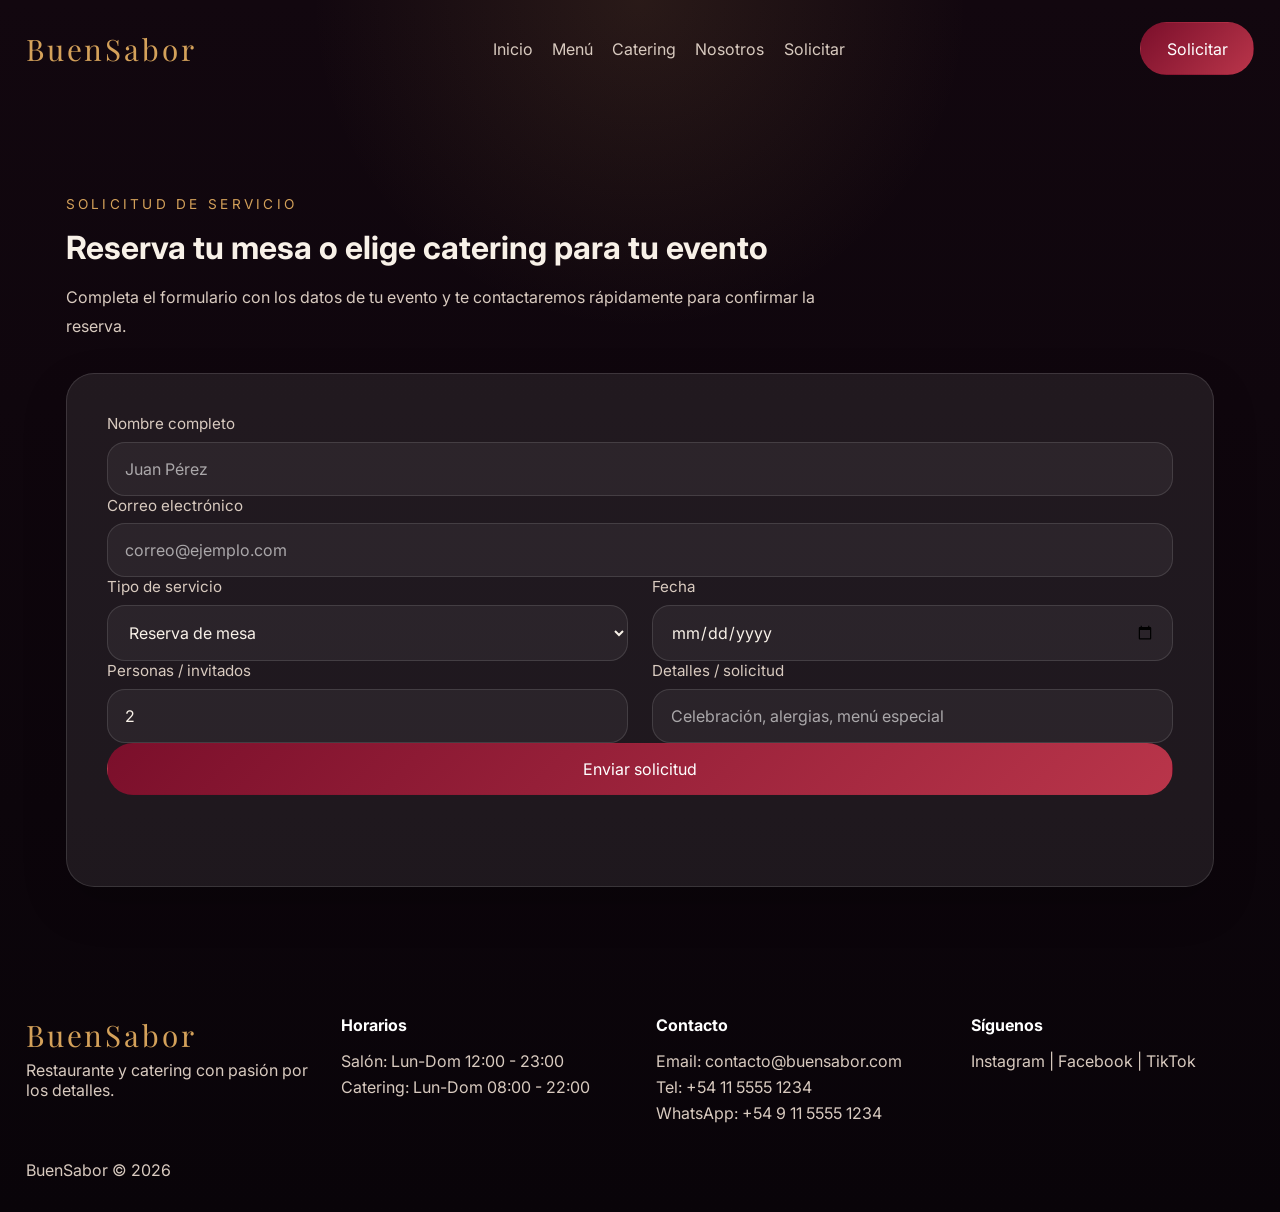
==== solicitud.html @ b55d358d "Etapa 1.0" ====
<!DOCTYPE html>
<html lang="es">
<head>
  <meta charset="UTF-8" />
  <meta name="viewport" content="width=device-width, initial-scale=1.0" />
  <title>Solicitar | BuenSabor</title>
  <link rel="preconnect" href="https://fonts.googleapis.com" />
  <link rel="preconnect" href="https://fonts.gstatic.com" crossorigin />
  <link href="https://fonts.googleapis.com/css2?family=Inter:wght@400;500;600;700;800&family=Playfair+Display:wght@600;700&display=swap" rel="stylesheet">
  <link rel="stylesheet" href="style.css" />
</head>
<body id="inicio">
  <header class="site-header">
    <div class="brand-bar">
      <div class="brand-logo">BuenSabor</div>
      <nav class="main-nav">
        <a href="index.html#inicio">Inicio</a>
        <a href="index.html#menu">Menú</a>
        <a href="index.html#catering">Catering</a>
        <a href="index.html#nosotros">Nosotros</a>
        <a href="solicitud.html">Solicitar</a>
      </nav>
      <a href="solicitud.html" class="btn btn-primary">Solicitar</a>
    </div>
  </header>

  <main class="section section--form">
    <div class="section-header">
      <span class="eyebrow">Solicitud de servicio</span>
      <h2>Reserva tu mesa o elige catering para tu evento</h2>
      <p>Completa el formulario con los datos de tu evento y te contactaremos rápidamente para confirmar la reserva.</p>
    </div>
    <form id="requestForm" class="booking-form">
      <div class="field-group">
        <label for="nombre">Nombre completo</label>
        <input type="text" id="nombre" name="nombre" placeholder="Juan Pérez" required />
      </div>
      <div class="field-group">
        <label for="email">Correo electrónico</label>
        <input type="email" id="email" name="email" placeholder="correo@ejemplo.com" required />
      </div>
      <div class="field-row">
        <div class="field-group">
          <label for="tipo">Tipo de servicio</label>
          <select id="tipo" name="tipo" required>
            <option value="mesa">Reserva de mesa</option>
            <option value="catering">Servicio de catering</option>
          </select>
        </div>
        <div class="field-group">
          <label for="fecha">Fecha</label>
          <input type="date" id="fecha" name="fecha" required />
        </div>
      </div>
      <div class="field-row">
        <div class="field-group">
          <label for="personas">Personas / invitados</label>
          <input type="number" id="personas" name="personas" min="1" value="2" required />
        </div>
        <div class="field-group">
          <label for="mensaje">Detalles / solicitud</label>
          <input type="text" id="mensaje" name="mensaje" placeholder="Celebración, alergias, menú especial" />
        </div>
      </div>
      <button type="submit" class="btn btn-primary btn-full">Enviar solicitud</button>
      <p id="formMessage" class="form-message" aria-live="polite"></p>
    </form>
  </main>

  <footer class="footer">
    <div class="footer-grid">
      <div>
        <div class="brand-logo-footer">BuenSabor</div>
        <p>Restaurante y catering con pasión por los detalles.</p>
      </div>
      <div>
        <h4>Horarios</h4>
        <p>Salón: Lun-Dom 12:00 - 23:00</p>
        <p>Catering: Lun-Dom 08:00 - 22:00</p>
      </div>
      <div>
        <h4>Contacto</h4>
        <p>Email: contacto@buensabor.com</p>
        <p>Tel: +54 11 5555 1234</p>
        <p>WhatsApp: +54 9 11 5555 1234</p>
      </div>
      <div>
        <h4>Síguenos</h4>
        <p>Instagram | Facebook | TikTok</p>
      </div>
    </div>
    <p class="copyright">BuenSabor © 2026</p>
  </footer>

  <script src="java.js"></script>
</body>
</html>
---- style.css ----
:root {
  --bg: #12070f;
  --surface: rgba(255, 255, 255, 0.08);
  --surface-strong: rgba(255, 255, 255, 0.16);
  --text: #f8f1e8;
  --muted: #d8cabf;
  --primary: #7b0f2b;
  --secondary: #d4a15a;
  --cream: #f4e6d3;
  --white: #ffffff;
  --border: rgba(255, 255, 255, 0.12);
  --radius: 28px;
}

* {
  box-sizing: border-box;
}

html {
  scroll-behavior: smooth;
}

body {
  margin: 0;
  font-family: 'Inter', sans-serif;
  background: radial-gradient(circle at top, rgba(212, 161, 90, 0.12), transparent 24%),
              linear-gradient(180deg, #12070f 0%, #090409 100%);
  color: var(--text);
}

img {
  max-width: 100%;
  display: block;
}

a {
  color: inherit;
  text-decoration: none;
}

button,
input,
select {
  font: inherit;
}

.site-header {
  padding: 1.4rem 1.6rem 0;
}

.brand-bar {
  display: flex;
  flex-wrap: wrap;
  align-items: center;
  justify-content: space-between;
  gap: 1rem;
  margin-bottom: 2.4rem;
}

.brand-logo,
.brand-logo-footer {
  font-family: 'Playfair Display', serif;
  font-size: 1.85rem;
  letter-spacing: 0.1em;
  color: var(--secondary);
}

.main-nav {
  display: flex;
  flex-wrap: wrap;
  gap: 1.2rem;
}

.main-nav a {
  color: var(--muted);
  transition: color 0.25s ease;
}

.main-nav a:hover {
  color: var(--white);
}

.btn {
  display: inline-flex;
  align-items: center;
  justify-content: center;
  padding: 0.95rem 1.6rem;
  border-radius: 999px;
  border: 1px solid transparent;
  cursor: pointer;
  transition: transform 0.25s ease, background 0.25s ease, border-color 0.25s ease;
}

.btn:hover {
  transform: translateY(-2px);
}

.btn-primary {
  background: linear-gradient(135deg, var(--primary), #b9354a);
  color: #fff;
}

.btn-secondary {
  color: var(--white);
  border-color: rgba(255,255,255,0.18);
  background: rgba(255,255,255,0.08);
}

.btn-full {
  width: 100%;
}

.hero {
  position: relative;
  display: grid;
  align-items: center;
  min-height: calc(100vh - 5rem);
  padding: 3rem 1.6rem 4rem;
  background-image:
    linear-gradient(180deg, rgba(18,7,15,0.8), rgba(18,7,15,0.35)),
    url('https://images.unsplash.com/photo-1521305916504-4a1121188589?auto=format&fit=crop&w=1600&q=80');
  background-size: cover;
  background-position: center;
  border-radius: 40px;
  overflow: hidden;
}

.hero-overlay {
  position: absolute;
  inset: 0;
  background: rgba(18,7,15,0.55);
}

.hero-copy {
  position: relative;
  max-width: 620px;
  z-index: 1;
}

.eyebrow {
  display: inline-block;
  text-transform: uppercase;
  letter-spacing: 0.24em;
  color: var(--secondary);
  font-size: 0.85rem;
  margin-bottom: 1rem;
}

.hero h1 {
  font-family: 'Playfair Display', serif;
  font-size: clamp(3rem, 6vw, 5rem);
  line-height: 0.95;
  margin: 0 0 1.2rem;
}

.hero p {
  font-size: 1.05rem;
  line-height: 1.9;
  color: var(--muted);
  max-width: 650px;
}

.hero-actions {
  display: flex;
  flex-wrap: wrap;
  gap: 1rem;
  margin-top: 2rem;
}

.section {
  padding: 5rem 1.6rem;
  max-width: 1200px;
  margin: 0 auto;
}

.section-header {
  max-width: 760px;
  margin-bottom: 2rem;
}

.section--accent {
  background: rgba(255,255,255,0.03);
  border-top: 1px solid var(--border);
  border-bottom: 1px solid var(--border);
}

.section-header h2,
.section-text h2,
.section-intro h2 {
  font-size: clamp(2rem, 2.5vw, 3rem);
  margin: 0 0 1rem;
}

.section-header p,
.section-text p,
.section-intro p {
  color: var(--muted);
  line-height: 1.8;
}

.menu-grid,
.catering-grid,
.staff-grid,
.testimonial-grid {
  display: grid;
  gap: 1.5rem;
}

.menu-grid {
  grid-template-columns: repeat(3, minmax(0, 1fr));
}

.menu-card,
.catering-card,
.staff-card,
.testimonial-card,
.booking-form {
  background: var(--surface);
  border: 1px solid rgba(255,255,255,0.12);
  border-radius: var(--radius);
  box-shadow: 0 18px 45px rgba(0,0,0,0.18);
  transition: transform 0.25s ease, border-color 0.25s ease, box-shadow 0.25s ease;
}

.menu-card:hover,
.catering-card:hover,
.staff-card:hover,
.testimonial-card:hover {
  transform: translateY(-8px);
  border-color: rgba(212,161,90,0.28);
  box-shadow: 0 24px 60px rgba(0,0,0,0.25);
}

.menu-photo,
.catering-photo {
  width: 100%;
  border-radius: 24px;
  object-fit: cover;
  aspect-ratio: 4 / 3;
  margin-bottom: 1rem;
}

.staff-photo {
  width: 100%;
  border-radius: 24px;
  object-fit: cover;
  aspect-ratio: 1 / 1;
  margin-bottom: 1rem;
}

.menu-card h3,
.catering-card h3,
.staff-card h3,
.testimonial-card h3 {
  margin: 0 0 0.75rem;
}

.menu-card p,
.catering-card p,
.staff-card p,
.testimonial-card p {
  color: var(--muted);
  line-height: 1.75;
  margin: 0 0 1rem;
}

.category-tag,
.badge {
  display: inline-flex;
  padding: 0.45rem 0.8rem;
  border-radius: 999px;
  background: rgba(212,161,90,0.18);
  color: var(--secondary);
  font-size: 0.82rem;
  letter-spacing: 0.05em;
  margin-bottom: 0.9rem;
}

.menu-details {
  display: flex;
  justify-content: space-between;
  align-items: center;
  flex-wrap: wrap;
  gap: 0.75rem;
}

.price {
  font-weight: 700;
  color: var(--white);
}

.catering-card {
  padding: 2rem;
  display: grid;
  gap: 1rem;
}

.event-icon {
  width: 3.2rem;
  height: 3.2rem;
  display: grid;
  place-items: center;
  border-radius: 18px;
  background: rgba(212,161,90,0.14);
  font-size: 1.4rem;
}

.staff-grid {
  grid-template-columns: repeat(2, minmax(0, 1fr));
}

.staff-card {
  padding: 2rem;
  display: grid;
  gap: 1rem;
}

.chef-avatar {
  width: 84px;
  height: 84px;
  display: grid;
  place-items: center;
  border-radius: 50%;
  background: rgba(255,255,255,0.1);
  color: var(--white);
  font-size: 1.6rem;
  font-weight: 700;
}

.staff-card span,
.footer-grid h4,
.testimonial-author span {
  color: var(--muted);
}

.testimonial-grid {
  grid-template-columns: repeat(3, minmax(0, 1fr));
}

.testimonial-card {
  padding: 2rem;
}

.testimonial-author {
  display: flex;
  flex-direction: column;
  gap: 0.35rem;
  margin-top: 1rem;
}

.rating {
  color: var(--secondary);
  font-size: 1rem;
}

.section--form .booking-form {
  padding: 2.5rem;
}

.field-row {
  display: grid;
  grid-template-columns: repeat(2, minmax(0, 1fr));
  gap: 1.5rem;
}

.field-group {
  display: grid;
  gap: 0.55rem;
}

.field-group label {
  color: var(--muted);
  font-size: 0.95rem;
}

.field-group input,
.field-group select {
  width: 100%;
  padding: 1rem 1.1rem;
  border-radius: 18px;
  border: 1px solid rgba(255,255,255,0.12);
  background: rgba(255,255,255,0.05);
  color: var(--text);
}

.field-group input::placeholder {
  color: rgba(255,255,255,0.6);
}

.form-message {
  color: var(--secondary);
  font-size: 0.95rem;
  min-height: 1.3rem;
}

.footer {
  padding: 3rem 1.6rem 2rem;
  color: var(--muted);
}

.footer-grid {
  display: grid;
  grid-template-columns: repeat(4, minmax(0, 1fr));
  gap: 2rem;
  align-items: start;
  margin-bottom: 2rem;
}

.footer-grid h4 {
  margin: 0 0 1rem;
  color: var(--white);
}

.footer p,
.footer a {
  color: var(--muted);
  margin: 0.35rem 0;
}

.footer .copyright {
  margin: 0;
  color: var(--muted);
}

@media (max-width: 1024px) {
  .menu-grid,
  .testimonial-grid,
  .staff-grid,
  .footer-grid {
    grid-template-columns: 1fr 1fr;
  }
}

@media (max-width: 760px) {
  .hero {
    min-height: auto;
    padding: 2.5rem 1.4rem 3rem;
  }

  .menu-grid,
  .testimonial-grid,
  .staff-grid,
  .footer-grid,
  .field-row {
    grid-template-columns: 1fr;
  }

  .brand-bar {
    flex-direction: column;
    align-items: stretch;
  }
}
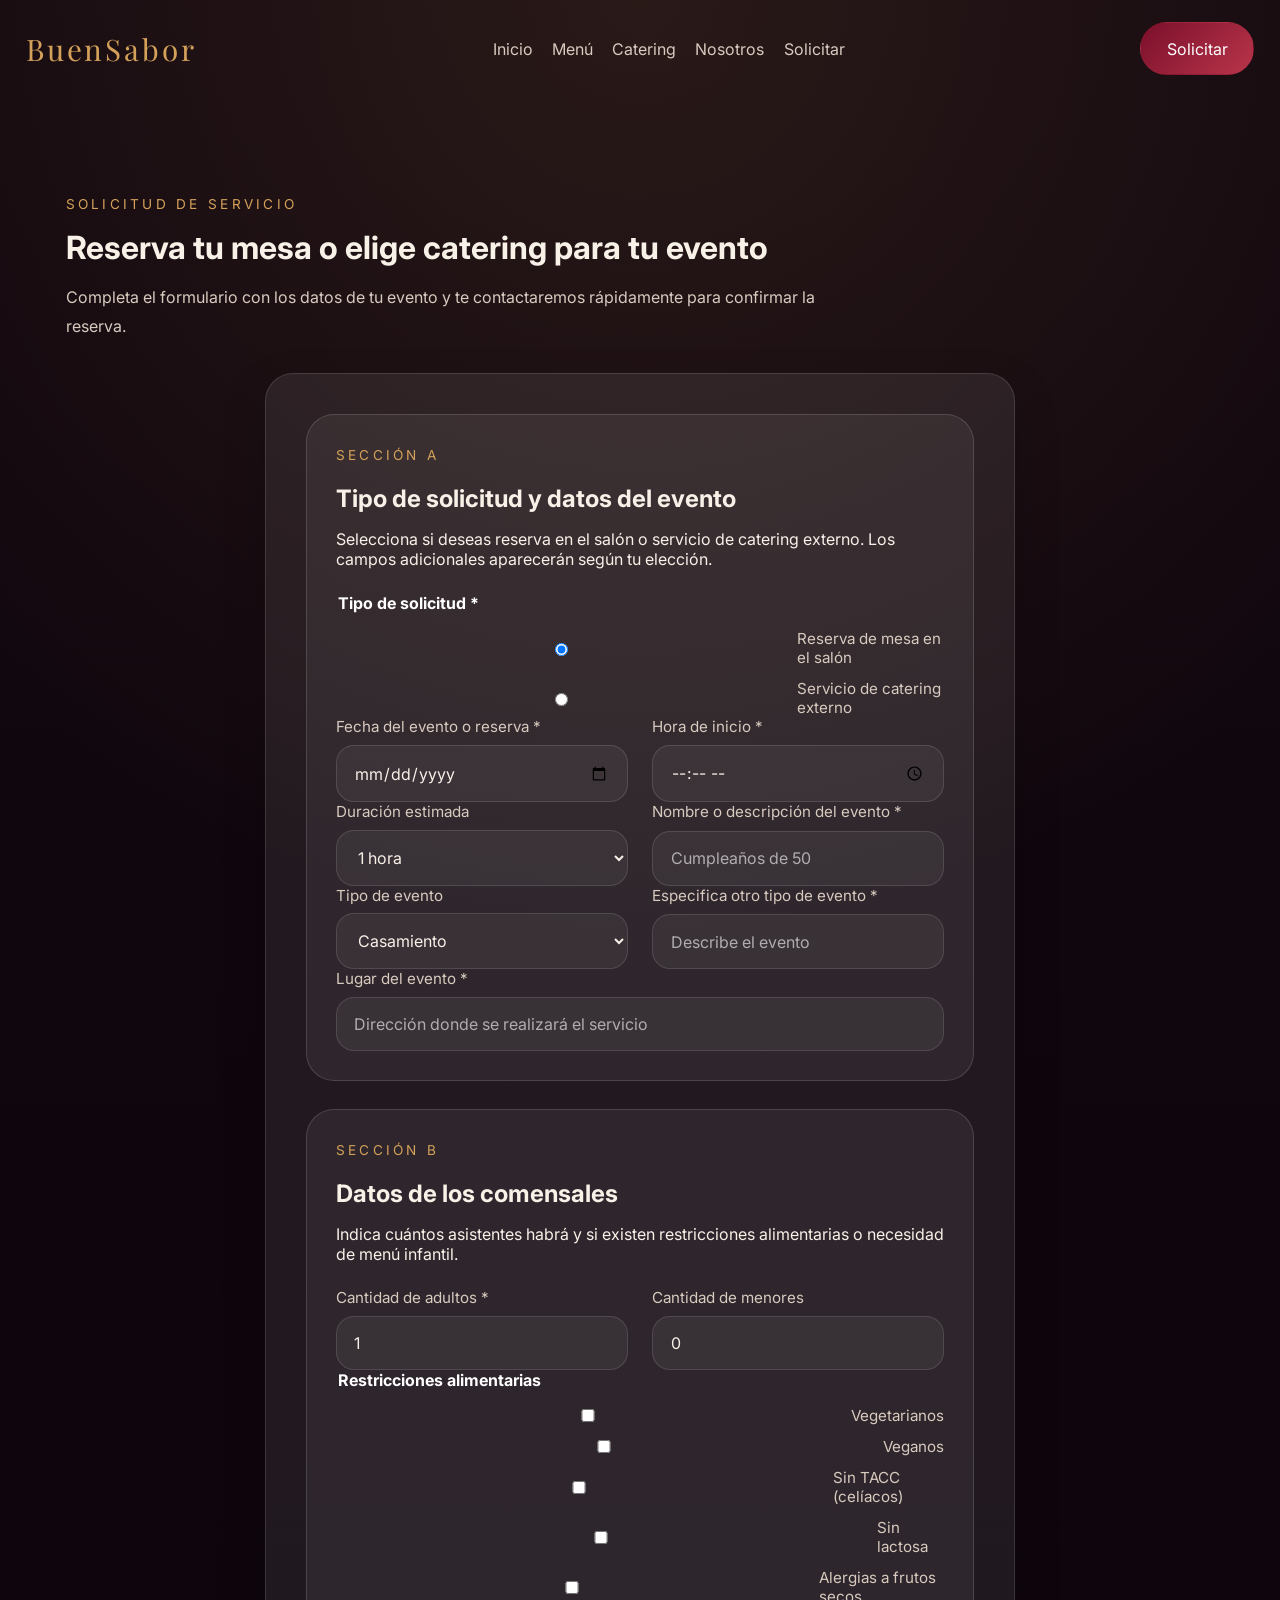
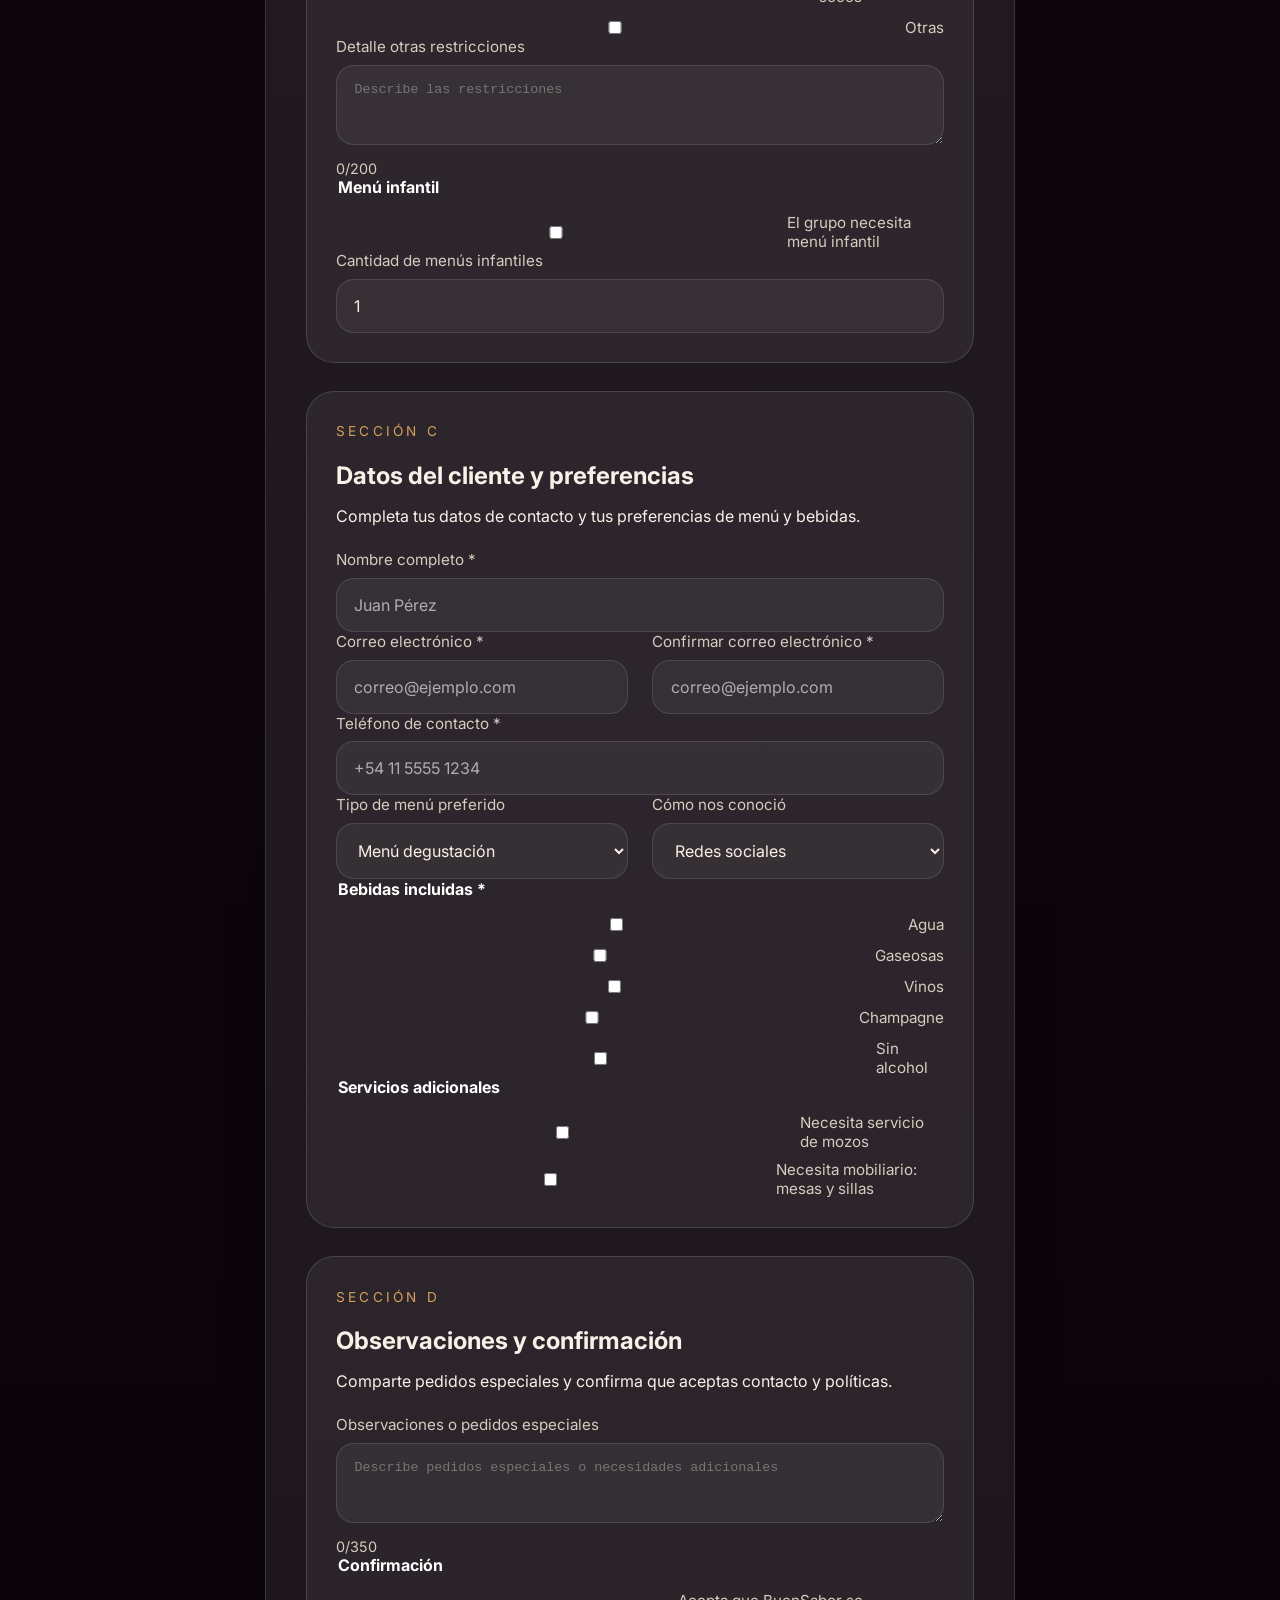
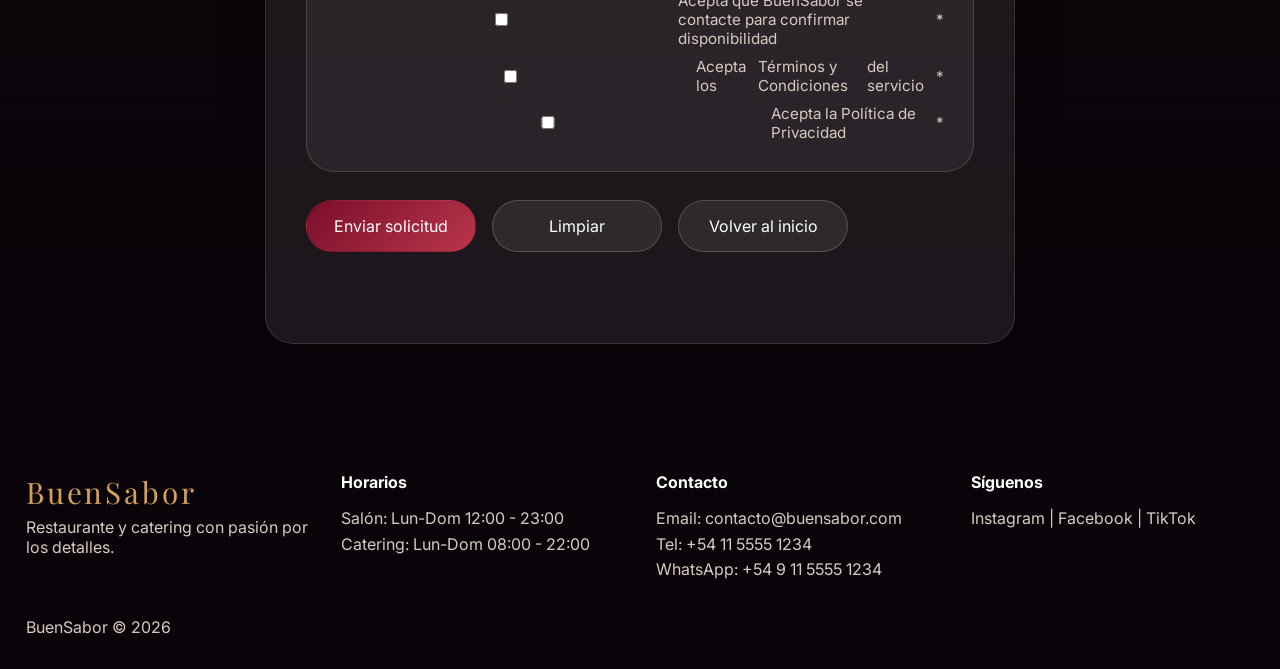
==== commit 4666d238: "Etapa 2 — Formulario de Solicitud de Reserva o Catering" ====
--- a/solicitud.html
+++ b/solicitud.html
@@ -30,39 +30,213 @@
       <h2>Reserva tu mesa o elige catering para tu evento</h2>
       <p>Completa el formulario con los datos de tu evento y te contactaremos rápidamente para confirmar la reserva.</p>
     </div>
-    <form id="requestForm" class="booking-form">
-      <div class="field-group">
-        <label for="nombre">Nombre completo</label>
-        <input type="text" id="nombre" name="nombre" placeholder="Juan Pérez" required />
-      </div>
-      <div class="field-group">
-        <label for="email">Correo electrónico</label>
-        <input type="email" id="email" name="email" placeholder="correo@ejemplo.com" required />
-      </div>
-      <div class="field-row">
+    <form id="requestForm" class="booking-form" novalidate>
+      <div class="form-section">
+        <div class="form-section-header">
+          <span class="eyebrow">Sección A</span>
+          <h3>Tipo de solicitud y datos del evento</h3>
+          <p>Selecciona si deseas reserva en el salón o servicio de catering externo. Los campos adicionales aparecerán según tu elección.</p>
+        </div>
+
+        <fieldset class="field-group">
+          <legend>Tipo de solicitud <span class="required">*</span></legend>
+          <div class="radio-group">
+            <label><input type="radio" name="solicitudTipo" value="mesa" checked /> Reserva de mesa en el salón</label>
+            <label><input type="radio" name="solicitudTipo" value="catering" /> Servicio de catering externo</label>
+          </div>
+        </fieldset>
+
+        <div class="field-row">
+          <div class="field-group">
+            <label for="fecha">Fecha del evento o reserva <span class="required">*</span></label>
+            <input type="date" id="fecha" name="fecha" />
+          </div>
+          <div class="field-group">
+            <label for="hora">Hora de inicio <span class="required">*</span></label>
+            <input type="time" id="hora" name="hora" />
+          </div>
+        </div>
+
+        <div class="field-row catering-dependent hidden">
+          <div class="field-group">
+            <label for="duracion">Duración estimada</label>
+            <select id="duracion" name="duracion">
+              <option value="1">1 hora</option>
+              <option value="2">2 horas</option>
+              <option value="3">3 horas</option>
+              <option value="4">4 horas</option>
+              <option value="5">Más de 4 horas</option>
+            </select>
+          </div>
+          <div class="field-group">
+            <label for="eventoNombre">Nombre o descripción del evento <span class="required">*</span></label>
+            <input type="text" id="eventoNombre" name="eventoNombre" placeholder="Cumpleaños de 50" />
+          </div>
+        </div>
+
+        <div class="field-row catering-dependent hidden">
+          <div class="field-group">
+            <label for="eventoTipo">Tipo de evento</label>
+            <select id="eventoTipo" name="eventoTipo">
+              <option value="Casamiento">Casamiento</option>
+              <option value="Cumpleanos">Cumpleaños</option>
+              <option value="Evento corporativo">Evento corporativo</option>
+              <option value="Desayuno o coffee break">Desayuno o coffee break</option>
+              <option value="Otro">Otro</option>
+            </select>
+          </div>
+          <div class="field-group hidden" id="eventoTipoOtroGroup">
+            <label for="eventoTipoOtro">Especifica otro tipo de evento <span class="required">*</span></label>
+            <input type="text" id="eventoTipoOtro" name="eventoTipoOtro" placeholder="Describe el evento" />
+          </div>
+        </div>
+
+        <div class="field-group catering-dependent hidden">
+          <label for="lugarEvento">Lugar del evento <span class="required">*</span></label>
+          <input type="text" id="lugarEvento" name="lugarEvento" placeholder="Dirección donde se realizará el servicio" />
+        </div>
+      </div>
+
+      <div class="form-section">
+        <div class="form-section-header">
+          <span class="eyebrow">Sección B</span>
+          <h3>Datos de los comensales</h3>
+          <p>Indica cuántos asistentes habrá y si existen restricciones alimentarias o necesidad de menú infantil.</p>
+        </div>
+
+        <div class="field-row">
+          <div class="field-group">
+            <label for="adultos">Cantidad de adultos <span class="required">*</span></label>
+            <input type="number" id="adultos" name="adultos" min="1" max="200" value="1" />
+          </div>
+          <div class="field-group">
+            <label for="menores">Cantidad de menores</label>
+            <input type="number" id="menores" name="menores" min="0" max="50" value="0" />
+          </div>
+        </div>
+
+        <fieldset class="field-group">
+          <legend>Restricciones alimentarias</legend>
+          <div class="checkbox-grid">
+            <label><input type="checkbox" name="restricciones" value="Vegetarianos" /> Vegetarianos</label>
+            <label><input type="checkbox" name="restricciones" value="Veganos" /> Veganos</label>
+            <label><input type="checkbox" name="restricciones" value="Sin TACC" /> Sin TACC (celíacos)</label>
+            <label><input type="checkbox" name="restricciones" value="Sin lactosa" /> Sin lactosa</label>
+            <label><input type="checkbox" name="restricciones" value="Alergias a frutos secos" /> Alergias a frutos secos</label>
+            <label><input type="checkbox" id="restriccionesOtras" name="restricciones" value="Otras" /> Otras</label>
+          </div>
+        </fieldset>
+
+        <div class="field-group hidden" id="otrasRestriccionesGroup">
+          <label for="otrasRestricciones">Detalle otras restricciones</label>
+          <textarea id="otrasRestricciones" name="otrasRestricciones" maxlength="200" placeholder="Describe las restricciones"></textarea>
+          <p class="char-count"><span id="otrasRestriccionesCount">0</span>/200</p>
+        </div>
+
+        <fieldset class="field-group">
+          <legend>Menú infantil</legend>
+          <label class="checkbox-inline"><input type="checkbox" id="menuInfantil" name="menuInfantil" /> El grupo necesita menú infantil</label>
+        </fieldset>
+
+        <div class="field-group hidden" id="menuInfantilCantidadGroup">
+          <label for="menuInfantilCantidad">Cantidad de menús infantiles</label>
+          <input type="number" id="menuInfantilCantidad" name="menuInfantilCantidad" min="1" max="50" value="1" />
+        </div>
+      </div>
+
+      <div class="form-section">
+        <div class="form-section-header">
+          <span class="eyebrow">Sección C</span>
+          <h3>Datos del cliente y preferencias</h3>
+          <p>Completa tus datos de contacto y tus preferencias de menú y bebidas.</p>
+        </div>
+
         <div class="field-group">
-          <label for="tipo">Tipo de servicio</label>
-          <select id="tipo" name="tipo" required>
-            <option value="mesa">Reserva de mesa</option>
-            <option value="catering">Servicio de catering</option>
-          </select>
+          <label for="nombre">Nombre completo <span class="required">*</span></label>
+          <input type="text" id="nombre" name="nombre" placeholder="Juan Pérez" />
+        </div>
+        <div class="field-row">
+          <div class="field-group">
+            <label for="email">Correo electrónico <span class="required">*</span></label>
+            <input type="email" id="email" name="email" placeholder="correo@ejemplo.com" />
+          </div>
+          <div class="field-group">
+            <label for="confirmEmail">Confirmar correo electrónico <span class="required">*</span></label>
+            <input type="email" id="confirmEmail" name="confirmEmail" placeholder="correo@ejemplo.com" />
+          </div>
         </div>
         <div class="field-group">
-          <label for="fecha">Fecha</label>
-          <input type="date" id="fecha" name="fecha" required />
-        </div>
-      </div>
-      <div class="field-row">
+          <label for="telefono">Teléfono de contacto <span class="required">*</span></label>
+          <input type="tel" id="telefono" name="telefono" placeholder="+54 11 5555 1234" />
+        </div>
+
+        <div class="field-row">
+          <div class="field-group">
+            <label for="menuPreferido">Tipo de menú preferido</label>
+            <select id="menuPreferido" name="menuPreferido">
+              <option value="Menu degustacion">Menú degustación</option>
+              <option value="Menu clasico">Menú clásico</option>
+              <option value="Menu infantil predominante">Menú infantil predominante</option>
+              <option value="A definir con el chef">A definir con el chef</option>
+            </select>
+          </div>
+          <div class="field-group">
+            <label for="conocio">Cómo nos conoció</label>
+            <select id="conocio" name="conocio">
+              <option value="Redes sociales">Redes sociales</option>
+              <option value="Recomendacion">Recomendación</option>
+              <option value="Busqueda web">Búsqueda web</option>
+              <option value="Fue cliente antes">Fue cliente antes</option>
+              <option value="Otro">Otro</option>
+            </select>
+          </div>
+        </div>
+
+        <fieldset class="field-group">
+          <legend>Bebidas incluidas <span class="required">*</span></legend>
+          <div class="checkbox-grid">
+            <label><input type="checkbox" name="bebidas" value="Agua" /> Agua</label>
+            <label><input type="checkbox" name="bebidas" value="Gaseosas" /> Gaseosas</label>
+            <label><input type="checkbox" name="bebidas" value="Vinos" /> Vinos</label>
+            <label><input type="checkbox" name="bebidas" value="Champagne" /> Champagne</label>
+            <label><input type="checkbox" name="bebidas" value="Sin alcohol" /> Sin alcohol</label>
+          </div>
+        </fieldset>
+
+        <fieldset class="field-group catering-dependent hidden">
+          <legend>Servicios adicionales</legend>
+          <label class="checkbox-inline"><input type="checkbox" id="servicioMozos" name="servicioMozos" /> Necesita servicio de mozos</label>
+          <label class="checkbox-inline"><input type="checkbox" id="mobiliario" name="mobiliario" /> Necesita mobiliario: mesas y sillas</label>
+        </fieldset>
+      </div>
+
+      <div class="form-section">
+        <div class="form-section-header">
+          <span class="eyebrow">Sección D</span>
+          <h3>Observaciones y confirmación</h3>
+          <p>Comparte pedidos especiales y confirma que aceptas contacto y políticas.</p>
+        </div>
+
         <div class="field-group">
-          <label for="personas">Personas / invitados</label>
-          <input type="number" id="personas" name="personas" min="1" value="2" required />
-        </div>
-        <div class="field-group">
-          <label for="mensaje">Detalles / solicitud</label>
-          <input type="text" id="mensaje" name="mensaje" placeholder="Celebración, alergias, menú especial" />
-        </div>
-      </div>
-      <button type="submit" class="btn btn-primary btn-full">Enviar solicitud</button>
+          <label for="observaciones">Observaciones o pedidos especiales</label>
+          <textarea id="observaciones" name="observaciones" maxlength="350" placeholder="Describe pedidos especiales o necesidades adicionales"></textarea>
+          <p class="char-count"><span id="observacionesCount">0</span>/350</p>
+        </div>
+
+        <fieldset class="field-group">
+          <legend>Confirmación</legend>
+          <label class="checkbox-inline"><input type="checkbox" id="aceptaContacto" name="aceptaContacto" /> Acepta que BuenSabor se contacte para confirmar disponibilidad <span class="required">*</span></label>
+          <label class="checkbox-inline"><input type="checkbox" id="aceptaTerminos" name="aceptaTerminos" /> Acepta los <a href="#" target="_blank">Términos y Condiciones</a> del servicio <span class="required">*</span></label>
+          <label class="checkbox-inline"><input type="checkbox" id="aceptaPrivacidad" name="aceptaPrivacidad" /> Acepta la Política de Privacidad <span class="required">*</span></label>
+        </fieldset>
+      </div>
+
+      <div class="booking-actions">
+        <button type="submit" class="btn btn-primary">Enviar solicitud</button>
+        <button type="reset" class="btn btn-secondary">Limpiar</button>
+        <a href="index.html" class="btn btn-secondary">Volver al inicio</a>
+      </div>
+
       <p id="formMessage" class="form-message" aria-live="polite"></p>
     </form>
   </main>
--- a/style.css
+++ b/style.css
@@ -355,24 +355,61 @@
 
 .section--form .booking-form {
   padding: 2.5rem;
-}
-
-.field-row {
-  display: grid;
-  grid-template-columns: repeat(2, minmax(0, 1fr));
-  gap: 1.5rem;
-}
-
-.field-group {
-  display: grid;
-  gap: 0.55rem;
-}
-
-.field-group label {
-  color: var(--muted);
-  font-size: 0.95rem;
-}
-
+  max-width: 750px;
+  margin: 0 auto;
+}
+
+.form-section {
+  background: rgba(255,255,255,0.06);
+  border: 1px solid rgba(255,255,255,0.14);
+  border-radius: 28px;
+  padding: 1.8rem;
+  margin-bottom: 1.75rem;
+}
+
+.form-section-header {
+  margin-bottom: 1.5rem;
+}
+
+.form-section-header h3 {
+  font-size: 1.5rem;
+  margin: 0.35rem 0 0;
+}
+
+.fieldset,
+fieldset {
+  border: none;
+  padding: 0;
+  margin: 0;
+}
+
+legend {
+  font-weight: 700;
+  margin-bottom: 1rem;
+  color: var(--white);
+}
+
+.radio-group,
+.checkbox-grid {
+  display: grid;
+  gap: 0.75rem;
+}
+
+.checkbox-inline,
+.radio-group label,
+.checkbox-grid label {
+  display: flex;
+  align-items: center;
+  gap: 0.75rem;
+  font-size: 0.98rem;
+  color: var(--muted);
+}
+
+.hidden {
+  display: none;
+}
+
+.field-group textarea,
 .field-group input,
 .field-group select {
   width: 100%;
@@ -383,6 +420,71 @@
   color: var(--text);
 }
 
+.field-group textarea {
+  min-height: 5rem;
+  resize: vertical;
+}
+
+.field-group input:focus,
+.field-group select:focus,
+.field-group textarea:focus {
+  outline: none;
+  border-color: rgba(212,161,90,0.85);
+  box-shadow: 0 0 0 4px rgba(212,161,90,0.12);
+}
+
+.campo-error {
+  border-color: rgba(240, 80, 72, 0.9) !important;
+}
+
+.campo-ok {
+  border-color: rgba(88, 212, 142, 0.9) !important;
+}
+
+.char-count {
+  margin: 0.4rem 0 0;
+  color: var(--muted);
+  font-size: 0.9rem;
+}
+
+.booking-actions {
+  display: flex;
+  flex-wrap: wrap;
+  gap: 1rem;
+  align-items: center;
+  margin-top: 1.5rem;
+}
+
+.booking-actions .btn {
+  min-width: 170px;
+}
+
+.field-row {
+  display: grid;
+  grid-template-columns: repeat(2, minmax(0, 1fr));
+  gap: 1.5rem;
+}
+
+.field-group {
+  display: grid;
+  gap: 0.55rem;
+}
+
+.field-group label {
+  color: var(--muted);
+  font-size: 0.95rem;
+}
+
+.field-group input,
+.field-group select {
+  width: 100%;
+  padding: 1rem 1.1rem;
+  border-radius: 18px;
+  border: 1px solid rgba(255,255,255,0.12);
+  background: rgba(255,255,255,0.05);
+  color: var(--text);
+}
+
 .field-group input::placeholder {
   color: rgba(255,255,255,0.6);
 }
@@ -391,6 +493,10 @@
   color: var(--secondary);
   font-size: 0.95rem;
   min-height: 1.3rem;
+}
+
+.form-message-error {
+  color: #ff7c7c;
 }
 
 .footer {
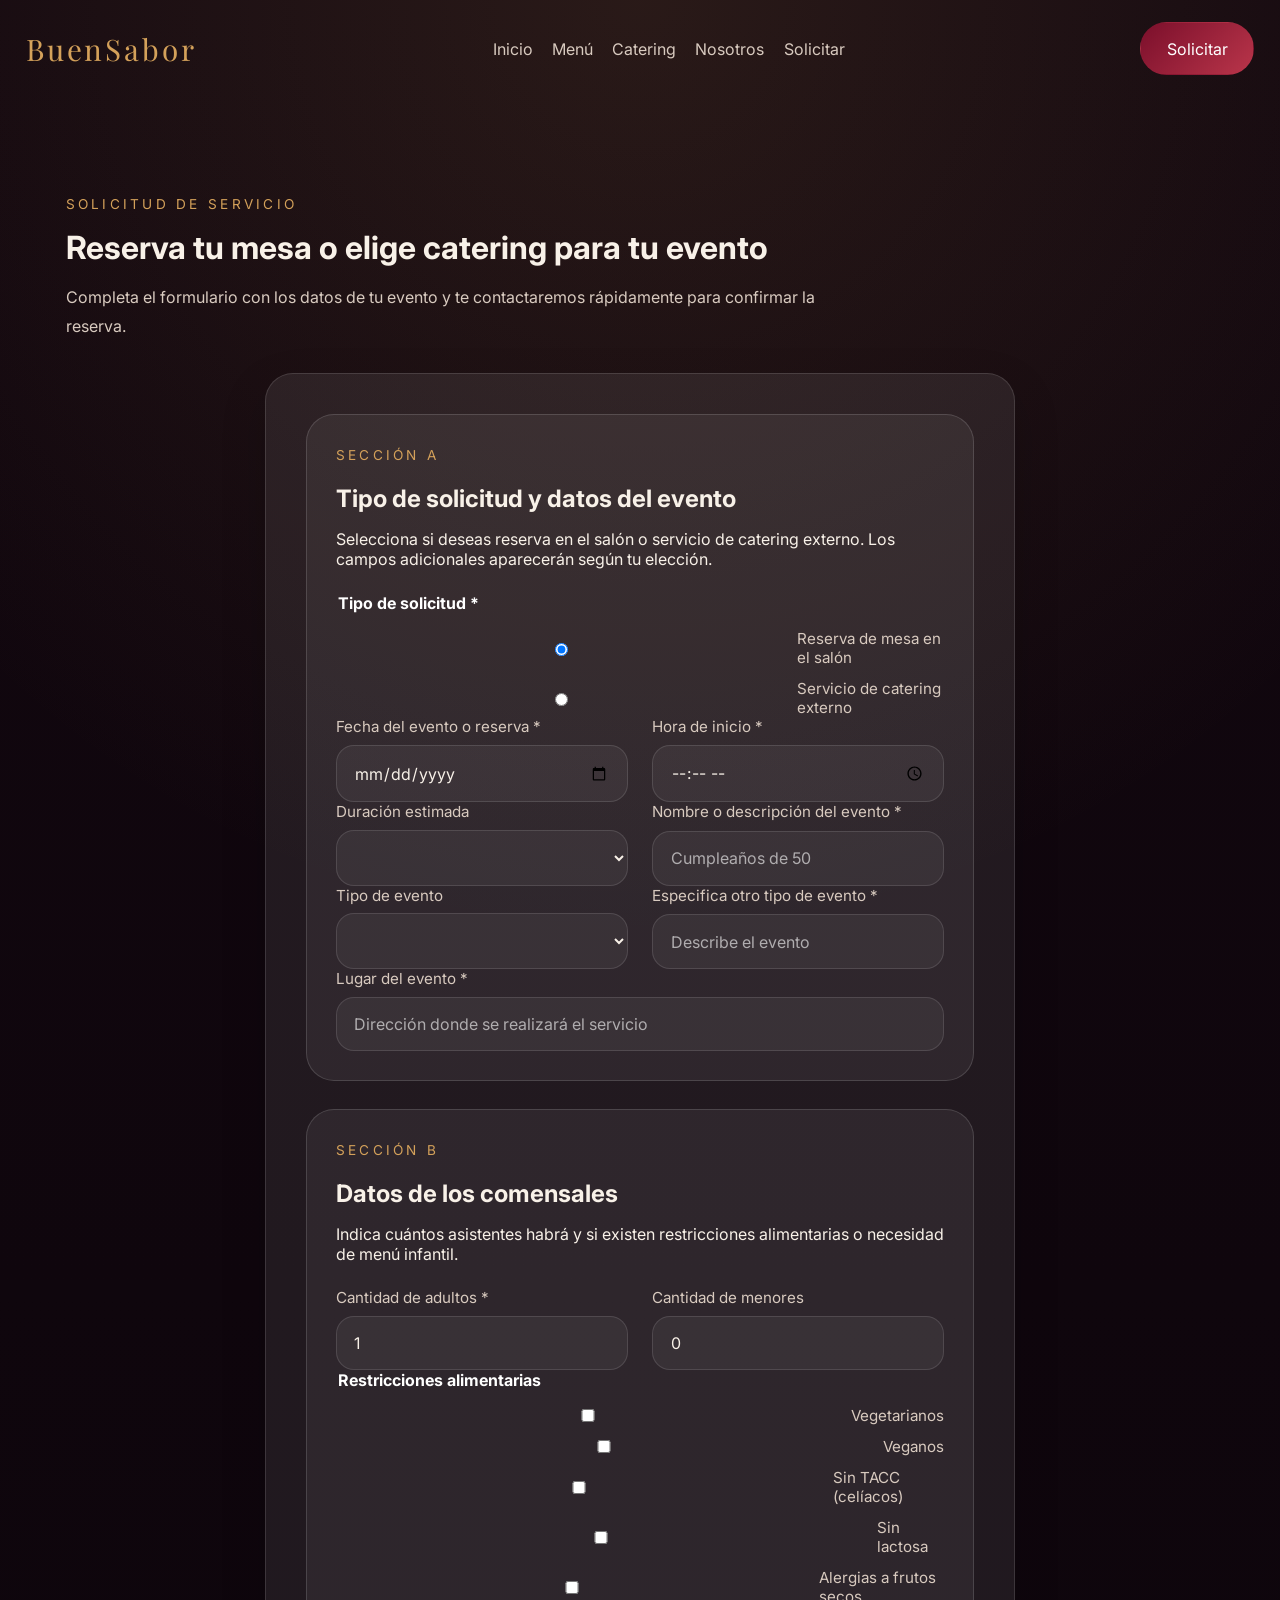
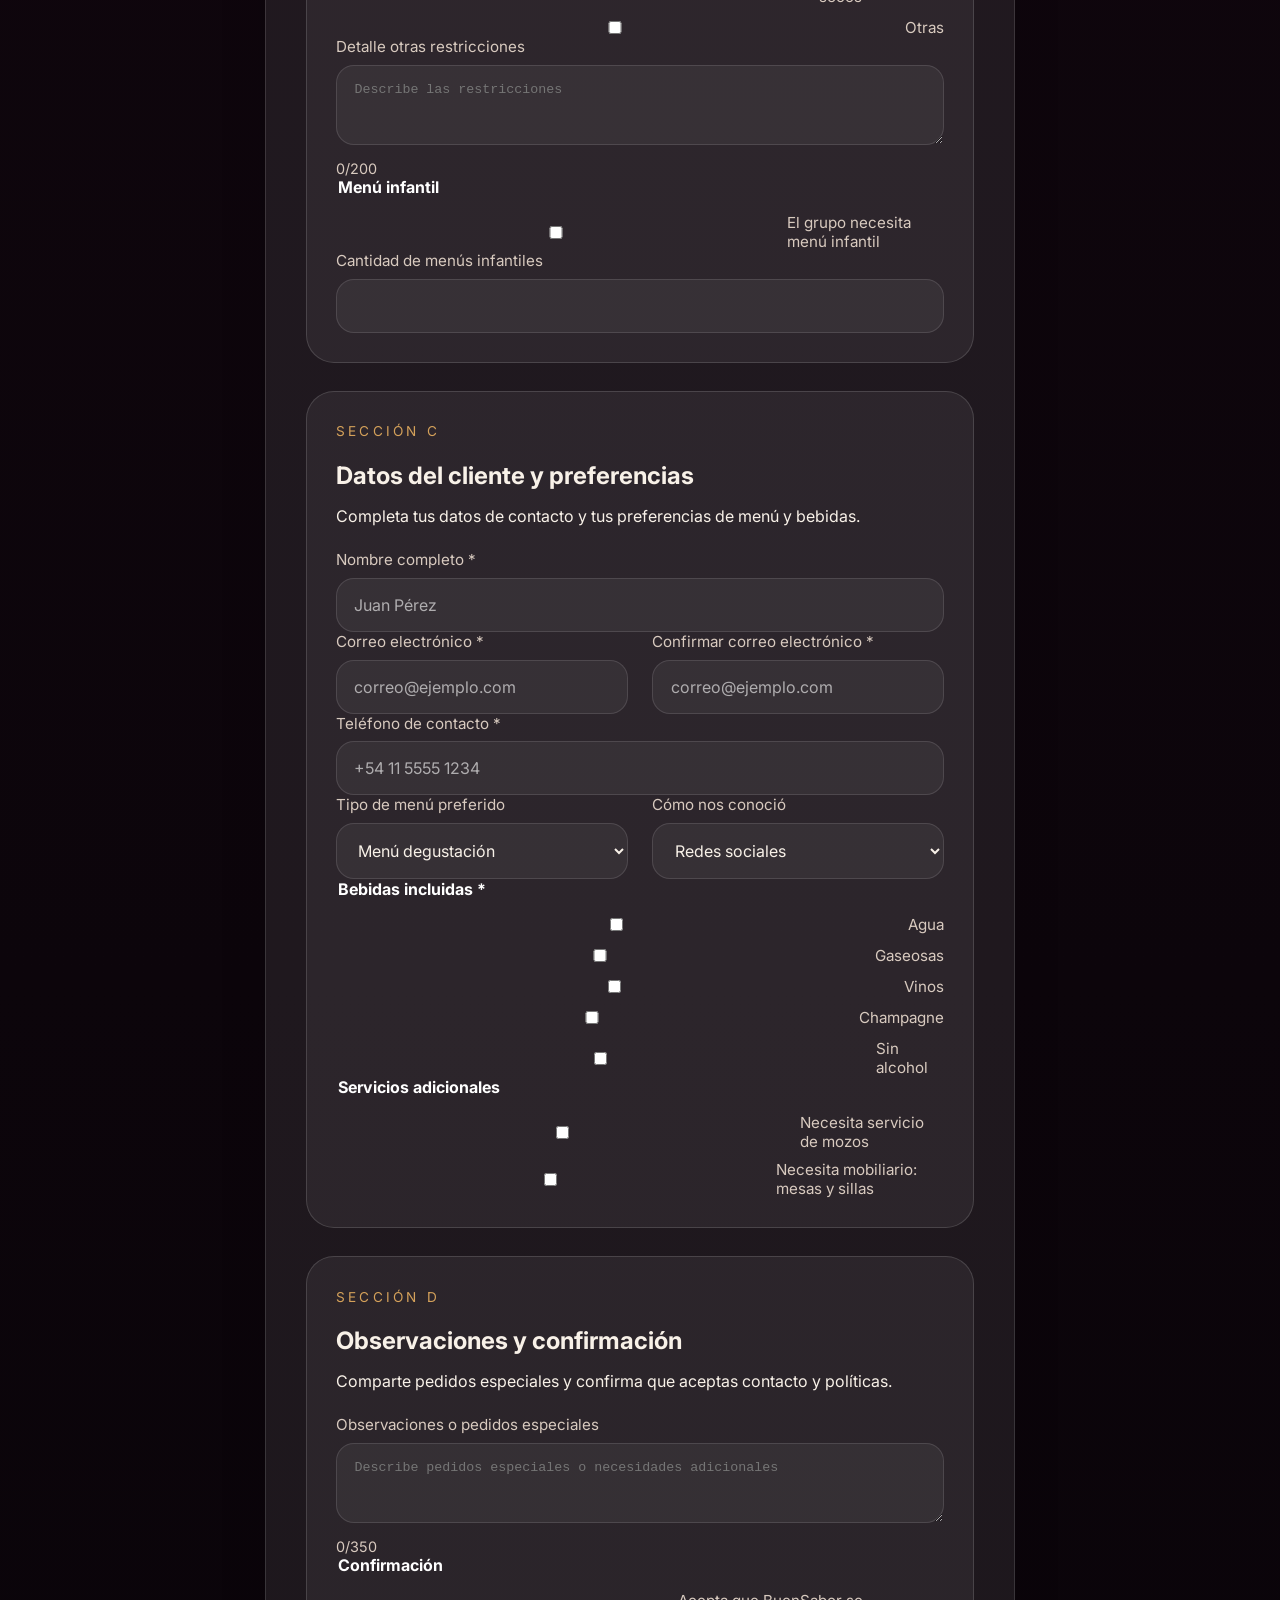
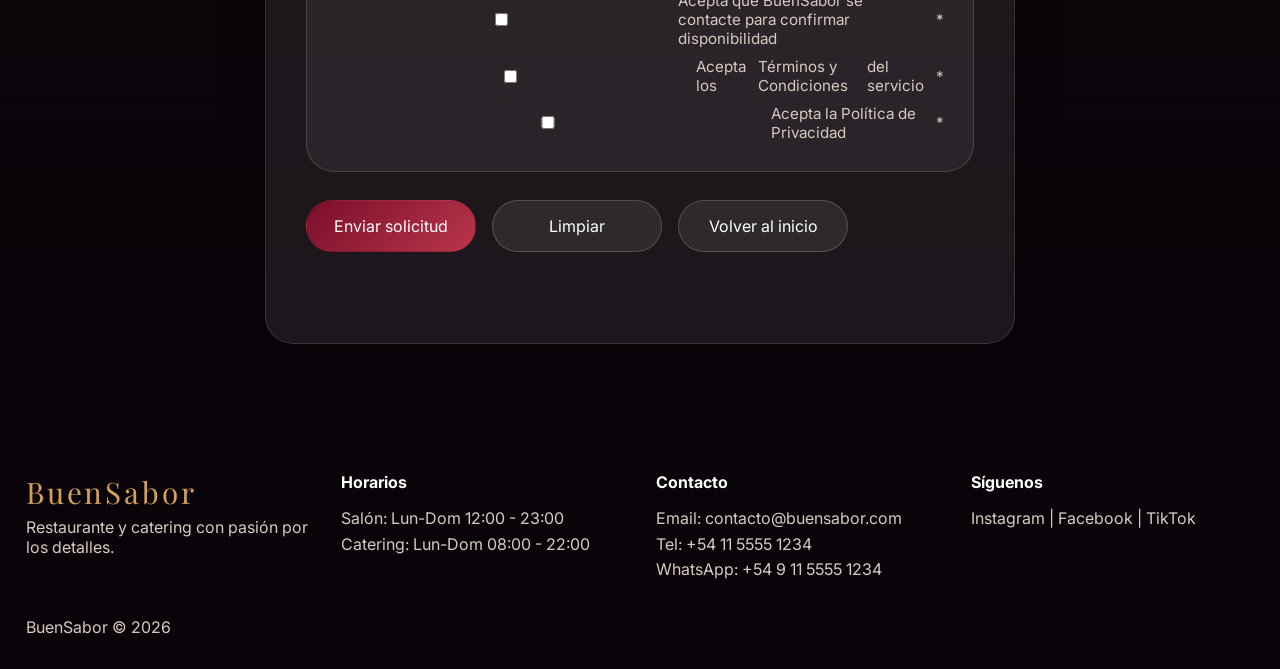
==== commit 85434e96: "Etapa 3 — Validacion del Formulario con JavaScript" ====
--- a/solicitud.html
+++ b/solicitud.html
@@ -31,6 +31,7 @@
       <p>Completa el formulario con los datos de tu evento y te contactaremos rápidamente para confirmar la reserva.</p>
     </div>
     <form id="requestForm" class="booking-form" novalidate>
+      <div id="validationSummary" class="validation-summary hidden" aria-live="polite"></div>
       <div class="form-section">
         <div class="form-section-header">
           <span class="eyebrow">Sección A</span>
@@ -239,6 +240,27 @@
 
       <p id="formMessage" class="form-message" aria-live="polite"></p>
     </form>
+
+    <section id="confirmationSection" class="section section--form hidden">
+      <div class="form-section">
+        <div class="form-section-header">
+          <span class="eyebrow">Confirmación</span>
+          <h3>Solicitud recibida</h3>
+          <p>Tu solicitud fue aceptada. Revisa los datos y el número de solicitud generado.</p>
+        </div>
+        <div class="confirmation-card">
+          <p><strong>Tipo de solicitud:</strong> <span id="confirmTipo"></span></p>
+          <p><strong>Nombre del cliente:</strong> <span id="confirmNombre"></span></p>
+          <p><strong>Fecha y hora:</strong> <span id="confirmFechaHora"></span></p>
+          <p><strong>Cantidad de comensales:</strong> <span id="confirmComensales"></span></p>
+          <p><strong>Número de solicitud:</strong> <span id="confirmNumero"></span></p>
+        </div>
+        <div class="booking-actions">
+          <a href="index.html" class="btn btn-secondary">Volver al inicio</a>
+          <button id="newRequestBtn" class="btn btn-primary" type="button">Nueva solicitud</button>
+        </div>
+      </div>
+    </section>
   </main>
 
   <footer class="footer">
@@ -267,5 +289,6 @@
   </footer>
 
   <script src="java.js"></script>
+  <script src="validaciones.js"></script>
 </body>
 </html>
--- a/style.css
+++ b/style.css
@@ -495,6 +495,41 @@
   min-height: 1.3rem;
 }
 
+.validation-summary {
+  background: rgba(255, 120, 120, 0.12);
+  border: 1px solid rgba(255, 120, 120, 0.35);
+  color: #ffb3b3;
+  padding: 1rem 1.2rem;
+  border-radius: 18px;
+  margin-bottom: 1.5rem;
+}
+
+.confirmation-card {
+  background: rgba(255, 255, 255, 0.06);
+  border: 1px solid rgba(255, 255, 255, 0.14);
+  border-radius: 24px;
+  padding: 1.8rem;
+  color: var(--muted);
+}
+
+.confirmation-card p {
+  margin: 0.9rem 0;
+}
+
+.text-warning {
+  color: #f4bd26;
+}
+
+.text-danger {
+  color: #ff7c7c;
+}
+
+.error-text {
+  color: #ff7c7c;
+  font-size: 0.92rem;
+  margin-top: 0.4rem;
+}
+
 .form-message-error {
   color: #ff7c7c;
 }
